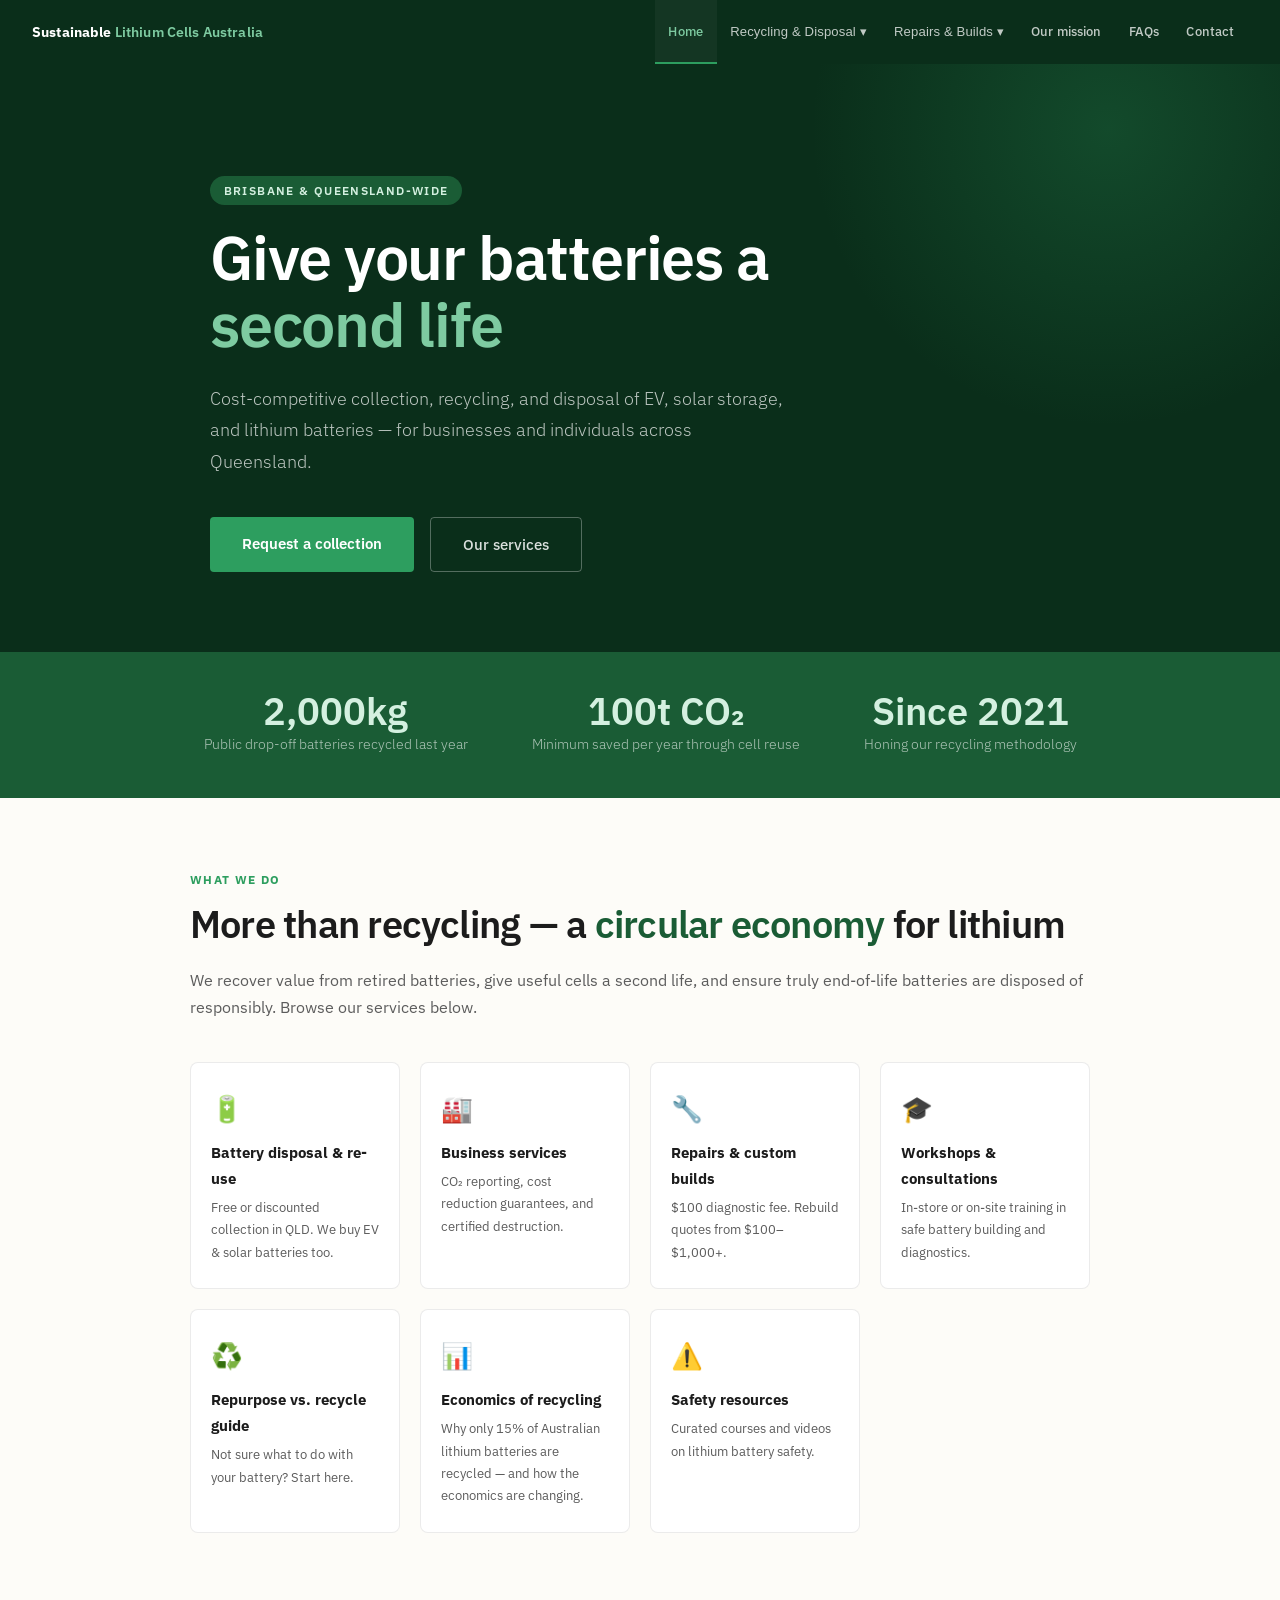
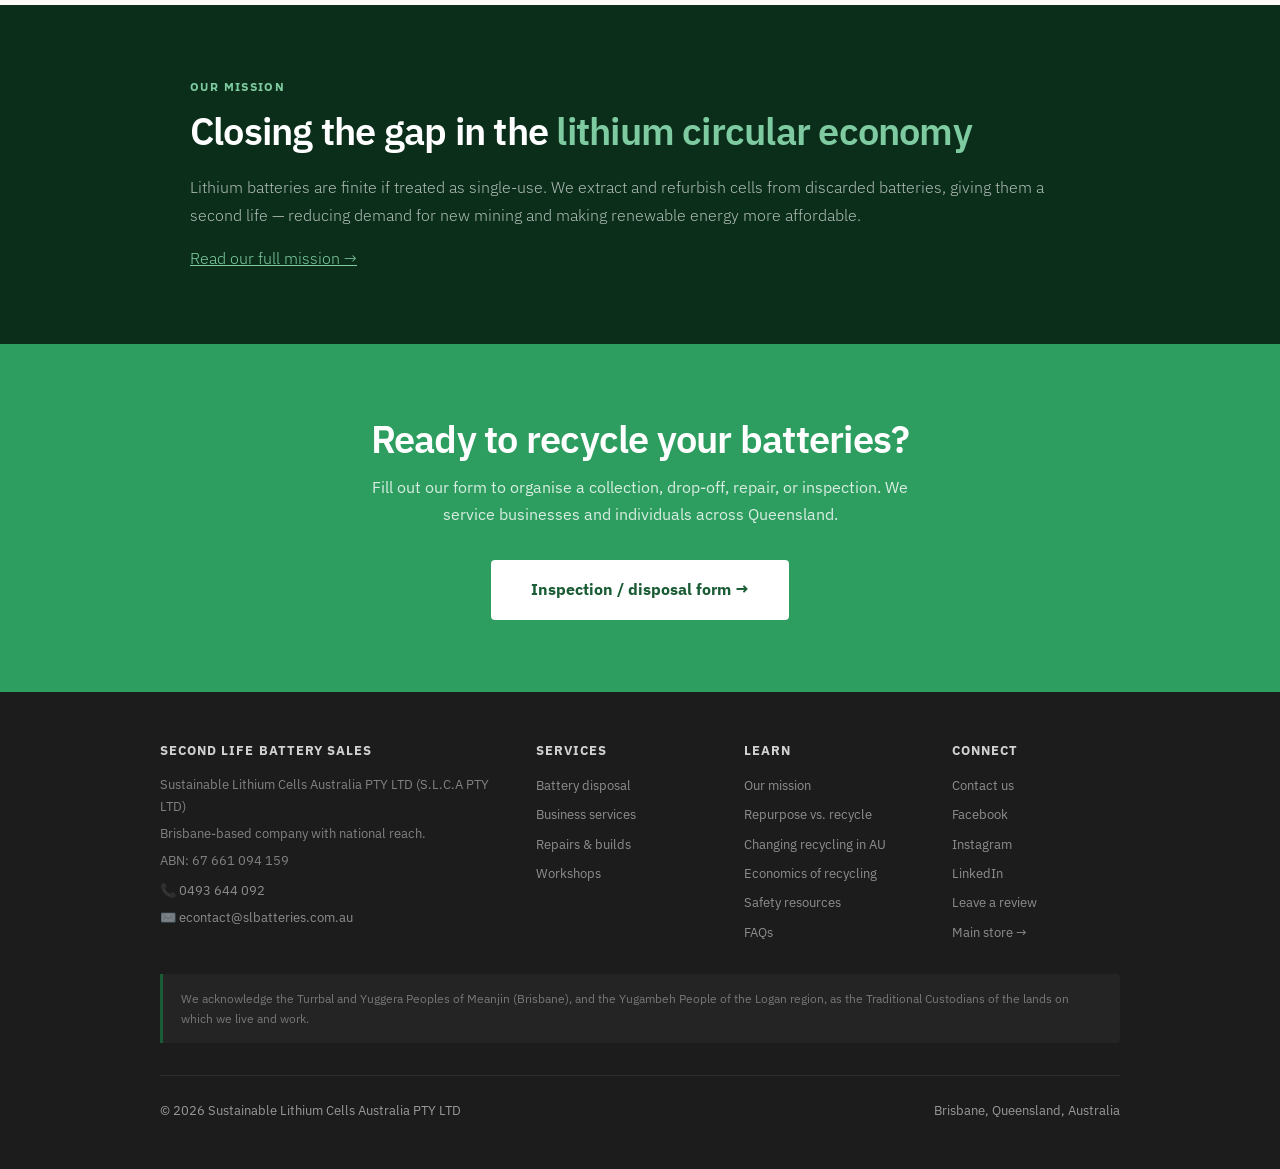
==== index.html @ c6497ef3 "first commit" ====
<!DOCTYPE html>
<html lang="en">
<head>
<meta charset="UTF-8">
<meta name="viewport" content="width=device-width, initial-scale=1.0">
<title>Home — Sustainable Lithium Cells Australia</title>
<link rel="preconnect" href="https://fonts.googleapis.com">
<link href="https://fonts.googleapis.com/css2?family=IBM+Plex+Sans:wght;400;500;600;700&display=swap" rel="stylesheet">
<link rel="stylesheet" href="style.css">
</head>
<body>
<nav id="site-nav"></nav>

<header class="hero">
  <div class="hero-inner">
    <span class="eyebrow">Brisbane &amp; Queensland-wide</span>
    <h1>Give your batteries a <em>second life</em></h1>
    <p>Cost-competitive collection, recycling, and disposal of EV, solar storage, and lithium batteries — for businesses and individuals across Queensland.</p>
    <div class="hero-actions">
      <a class="btn-primary" href="contact.html">Request a collection</a>
      <a class="btn-secondary" href="disposal.html">Our services</a>
    </div>
  </div>
</header>

<div class="stat-strip">
  <div class="stat"><span class="stat-num">2,000kg</span><span class="stat-label">Public drop-off batteries recycled last year</span></div>
  <div class="stat"><span class="stat-num">100t CO₂</span><span class="stat-label">Minimum saved per year through cell reuse</span></div>
  <div class="stat"><span class="stat-num">Since 2021</span><span class="stat-label">Honing our recycling methodology</span></div>
</div>

<section>
  <div class="section-inner">
    <span class="section-tag">What we do</span>
    <h2>More than recycling — a <em>circular economy</em> for lithium</h2>
    <p>We recover value from retired batteries, give useful cells a second life, and ensure truly end-of-life batteries are disposed of responsibly. Browse our services below.</p>
    <div class="nav-cards">
      <a class="nav-card" href="disposal.html">
        <span class="nav-card-icon">🔋</span>
        <h3>Battery disposal &amp; re-use</h3>
        <p>Free or discounted collection in QLD. We buy EV &amp; solar batteries too.</p>
      </a>
      <a class="nav-card" href="businesses.html">
        <span class="nav-card-icon">🏭</span>
        <h3>Business services</h3>
        <p>CO₂ reporting, cost reduction guarantees, and certified destruction.</p>
      </a>
      <a class="nav-card" href="repairs.html">
        <span class="nav-card-icon">🔧</span>
        <h3>Repairs &amp; custom builds</h3>
        <p>$100 diagnostic fee. Rebuild quotes from $100–$1,000+.</p>
      </a>
      <a class="nav-card" href="workshops.html">
        <span class="nav-card-icon">🎓</span>
        <h3>Workshops &amp; consultations</h3>
        <p>In-store or on-site training in safe battery building and diagnostics.</p>
      </a>
      <a class="nav-card" href="repurpose-vs-recycle.html">
        <span class="nav-card-icon">♻️</span>
        <h3>Repurpose vs. recycle guide</h3>
        <p>Not sure what to do with your battery? Start here.</p>
      </a>
      <a class="nav-card" href="economics.html">
        <span class="nav-card-icon">📊</span>
        <h3>Economics of recycling</h3>
        <p>Why only 15% of Australian lithium batteries are recycled — and how the economics are changing.</p>
      </a>
      <a class="nav-card" href="safety.html">
        <span class="nav-card-icon">⚠️</span>
        <h3>Safety resources</h3>
        <p>Curated courses and videos on lithium battery safety.</p>
      </a>
    </div>
  </div>
</section>

<section class="dark-section">
  <div class="section-inner">
    <span class="section-tag">Our mission</span>
    <h2>Closing the gap in the <em>lithium circular economy</em></h2>
    <p>Lithium batteries are finite if treated as single-use. We extract and refurbish cells from discarded batteries, giving them a second life — reducing demand for new mining and making renewable energy more affordable.</p>
    <p style="margin-top:1rem"><a href="mission.html" style="color:var(--green-light)">Read our full mission →</a></p>
  </div>
</section>

<section class="cta-banner">
  <h2>Ready to recycle your batteries?</h2>
  <p>Fill out our form to organise a collection, drop-off, repair, or inspection. We service businesses and individuals across Queensland.</p>
  <a class="cta-btn" href="https://docs.google.com/forms/d/e/1FAIpQLSdWTLog8kTtQSKH1MrJSWtGsdhq-G-4cA0wVDmYWj1qzvMCKA/viewform" target="_blank">Inspection / disposal form →</a>
</section>

<footer id="site-footer"></footer>
<script src="shared.js"></script>
</body>
</html>
---- style.css ----
*, *::before, *::after { box-sizing: border-box; margin: 0; padding: 0; }

:root {
  --green-deep: #0a2e1a;
  --green-mid: #1a5c35;
  --green-bright: #2d9e5f;
  --green-light: #7ecba1;
  --green-pale: #d4f0e0;
  --cream: #f5f2eb;
  --warm-white: #fdfcf8;
  --charcoal: #1c1c1c;
  --mid-gray: #5c5c5c;
  --font-display: 'IBM Plex Sans', sans-serif;
  --font-body: 'IBM Plex Sans', sans-serif;
}

html { scroll-behavior: smooth; }

body {
  font-family: var(--font-body);
  background: var(--warm-white);
  color: var(--charcoal);
  font-size: 16px;
  line-height: 1.7;
}

/* ─── NAV ─────────────────────────────────── */
nav {
  position: sticky; top: 0; z-index: 100;
  background: var(--green-deep);
  padding: 0 2rem;
  display: flex; align-items: center; justify-content: space-between;
  height: 64px;
}
.nav-logo {
  font-family: var(--font-display); font-weight: 600; font-size: 0.9rem;
  color: var(--green-light); letter-spacing: 0.01em; text-decoration: none; white-space: nowrap;
}
.nav-logo span { color: #fff; font-weight: 700; }
.nav-links { list-style: none; display: flex; gap: 0; flex-wrap: nowrap; }
.nav-links li { position: relative; }
.nav-links > li > a, .nav-links > li > button {
  display: block; padding: 0 0.85rem; height: 64px; line-height: 64px;
  text-decoration: none; color: rgba(255,255,255,0.75);
  font-size: 0.82rem; font-weight: 500; letter-spacing: 0.01em;
  background: none; border: none; cursor: pointer;
  transition: color 0.2s, background 0.2s; white-space: nowrap;
}
.nav-links > li > a:hover, .nav-links > li > button:hover,
.nav-links > li > a.active { color: var(--green-light); background: rgba(255,255,255,0.04); }
.nav-links > li > a.active { border-bottom: 2px solid var(--green-bright); }

/* Dropdown */
.has-dropdown { position: relative; }
.dropdown {
  display: none; position: absolute; top: 64px; left: 0;
  background: var(--green-deep); border-top: 2px solid var(--green-bright);
  min-width: 220px; z-index: 200;
  box-shadow: 0 8px 24px rgba(0,0,0,0.35);
}
.has-dropdown:hover .dropdown, .has-dropdown:focus-within .dropdown { display: block; }
.dropdown a {
  display: block; padding: 0.65rem 1.1rem;
  color: rgba(255,255,255,0.7); text-decoration: none;
  font-size: 0.82rem; transition: background 0.15s, color 0.15s;
}
.dropdown a:hover { background: rgba(255,255,255,0.07); color: var(--green-light); }

/* ─── PAGE HERO ──────────────────────────── */
.page-hero {
  background: var(--green-deep); color: white;
  padding: 5rem 2rem 4rem; position: relative; overflow: hidden;
}
.page-hero::before {
  content: ''; position: absolute; top: -40%; right: -10%;
  width: 500px; height: 500px;
  background: radial-gradient(circle, rgba(45,158,95,0.2) 0%, transparent 70%);
  pointer-events: none;
}
.page-hero-inner { max-width: 860px; margin: 0 auto; position: relative; }
.eyebrow {
  display: inline-block; background: var(--green-mid); color: var(--green-pale);
  font-size: 0.72rem; font-weight: 600; letter-spacing: 0.12em; text-transform: uppercase;
  padding: 0.3rem 0.85rem; border-radius: 2rem; margin-bottom: 1.25rem;
}
.page-hero h1 {
  font-family: var(--font-display); font-size: clamp(2rem, 4vw, 3rem); font-weight: 600;
  line-height: 1.1; letter-spacing: -0.02em; margin-bottom: 1rem;
}
.page-hero h1 em { font-style: normal; color: var(--green-light); }
.page-hero p { font-size: 1.05rem; color: rgba(255,255,255,0.7); max-width: 580px; font-weight: 300; }

/* ─── HERO (home only) ────────────────────── */
.hero {
  background: var(--green-deep); color: white;
  padding: 7rem 2rem 5rem; position: relative; overflow: hidden;
}
.hero::before {
  content: ''; position: absolute; top: -40%; right: -10%;
  width: 600px; height: 600px;
  background: radial-gradient(circle, rgba(45,158,95,0.25) 0%, transparent 70%);
  pointer-events: none;
}
.hero-inner { max-width: 860px; margin: 0 auto; position: relative; }
.hero h1 {
  font-family: var(--font-display); font-size: clamp(2.4rem, 5vw, 3.8rem); font-weight: 600;
  line-height: 1.1; letter-spacing: -0.02em; margin-bottom: 1.5rem; max-width: 700px;
}
.hero h1 em { font-style: normal; color: var(--green-light); }
.hero p { font-size: 1.15rem; color: rgba(255,255,255,0.72); max-width: 580px; margin-bottom: 2.5rem; font-weight: 300; }
.hero-actions { display: flex; gap: 1rem; flex-wrap: wrap; }

/* ─── BUTTONS ─────────────────────────────── */
.btn-primary {
  background: var(--green-bright); color: white; text-decoration: none;
  padding: 0.85rem 2rem; border-radius: 0.25rem; font-weight: 600; font-size: 0.95rem;
  transition: background 0.2s, transform 0.15s; display: inline-block;
}
.btn-primary:hover { background: #269655; transform: translateY(-1px); }
.btn-secondary {
  border: 1.5px solid rgba(255,255,255,0.3); color: rgba(255,255,255,0.85);
  text-decoration: none; padding: 0.85rem 2rem; border-radius: 0.25rem;
  font-weight: 500; font-size: 0.95rem;
  transition: border-color 0.2s, color 0.2s; display: inline-block;
}
.btn-secondary:hover { border-color: var(--green-light); color: var(--green-light); }
.btn-green {
  background: var(--green-bright); color: white; text-decoration: none;
  padding: 0.85rem 2rem; border-radius: 0.25rem; font-weight: 600; font-size: 0.95rem;
  transition: background 0.2s; display: inline-block;
}
.btn-green:hover { background: #269655; }

/* ─── STAT STRIP ─────────────────────────── */
.stat-strip {
  background: var(--green-mid); padding: 2.5rem 2rem;
  display: flex; justify-content: center; gap: 4rem; flex-wrap: wrap;
}
.stat { text-align: center; color: white; }
.stat-num {
  font-family: var(--font-display); font-size: 2.4rem; font-weight: 600;
  color: var(--green-pale); line-height: 1; display: block;
}
.stat-label { font-size: 0.85rem; color: rgba(255,255,255,0.65); margin-top: 0.3rem; font-weight: 300; }

/* ─── SECTIONS ───────────────────────────── */
section { padding: 4.5rem 2rem; }
.section-inner { max-width: 900px; margin: 0 auto; }
.section-tag {
  font-size: 0.72rem; font-weight: 700; letter-spacing: 0.12em; text-transform: uppercase;
  color: var(--green-bright); margin-bottom: 0.75rem; display: block;
}
h2 {
  font-family: var(--font-display); font-size: clamp(1.6rem, 3vw, 2.4rem);
  font-weight: 600; letter-spacing: -0.02em; line-height: 1.2;
  margin-bottom: 1.25rem; color: var(--charcoal);
}
h2 em { font-style: normal; color: var(--green-mid); }
p { color: var(--mid-gray); margin-bottom: 1rem; }
p:last-child { margin-bottom: 0; }

/* ─── CARD GRID ──────────────────────────── */
.card-grid {
  display: grid; grid-template-columns: repeat(auto-fit, minmax(260px, 1fr));
  gap: 1.5rem; margin-top: 2.5rem;
}
.card {
  background: var(--cream); border-radius: 0.5rem;
  padding: 2rem; border-left: 4px solid var(--green-bright);
}
.card-icon { font-size: 2rem; margin-bottom: 1rem; display: block; }
.card h3 {
  font-family: var(--font-display); font-size: 1.05rem; font-weight: 700;
  margin-bottom: 0.55rem; color: var(--charcoal);
}
.card p { font-size: 0.9rem; color: var(--mid-gray); margin: 0; }

/* ─── DARK SECTION ───────────────────────── */
.dark-section { background: var(--green-deep); }
.dark-section h2 { color: white; }
.dark-section h2 em { color: var(--green-light); }
.dark-section .section-tag { color: var(--green-light); }
.dark-section p { color: rgba(255,255,255,0.68); font-weight: 300; }
.dark-grid {
  display: grid; grid-template-columns: 1fr 1fr; gap: 2.5rem; margin-top: 3rem;
}
@media (max-width: 640px) { .dark-grid { grid-template-columns: 1fr; } }
.dark-point { border-top: 1px solid rgba(255,255,255,0.12); padding-top: 1.25rem; }
.dark-point h4 {
  font-family: var(--font-display); font-size: 1rem; font-weight: 700;
  color: var(--green-pale); margin-bottom: 0.5rem;
}
.dark-point p { color: rgba(255,255,255,0.6); font-size: 0.9rem; margin: 0; }

/* ─── CREAM SECTION ──────────────────────── */
.cream-section { background: var(--cream); }

/* ─── TIMELINE ───────────────────────────── */
.timeline {
  margin-top: 2.5rem;
  border-left: 2px solid var(--green-bright);
  padding-left: 2rem;
}
.timeline-step { position: relative; padding-bottom: 2.5rem; }
.timeline-step::before {
  content: ''; position: absolute; left: -2.5625rem; top: 0.35rem;
  width: 14px; height: 14px; background: var(--green-bright);
  border-radius: 50%; border: 2px solid var(--cream);
  outline: 2px solid var(--green-bright);
}
.timeline-step.on-white::before { border-color: var(--warm-white); }
.timeline-step:last-child { padding-bottom: 0; }
.timeline-step h4 {
  font-family: var(--font-display); font-weight: 700; font-size: 1rem;
  color: var(--charcoal); margin-bottom: 0.35rem;
}
.timeline-step p { font-size: 0.9rem; margin: 0; }

/* ─── FAQ ────────────────────────────────── */
.faq-list { margin-top: 2.5rem; display: flex; flex-direction: column; gap: 0; }
details {
  border-top: 1px solid rgba(0,0,0,0.1);
  padding: 0;
}
details:last-child { border-bottom: 1px solid rgba(0,0,0,0.1); }
summary {
  cursor: pointer; padding: 1.1rem 0; list-style: none;
  display: flex; justify-content: space-between; align-items: center;
  font-family: var(--font-display); font-weight: 700; font-size: 0.98rem; color: var(--charcoal);
}
summary::-webkit-details-marker { display: none; }
summary::after {
  content: '+'; font-size: 1.3rem; color: var(--green-bright); font-weight: 400;
  transition: transform 0.2s; flex-shrink: 0; margin-left: 1rem;
}
details[open] summary::after { content: '−'; }
.faq-answer { padding: 0 0 1.1rem; color: var(--mid-gray); font-size: 0.95rem; }
.faq-answer a { color: var(--green-mid); }

/* ─── TWO-COL PROSE ──────────────────────── */
.two-col { display: grid; grid-template-columns: 1fr 1fr; gap: 3rem; margin-top: 2rem; }
@media (max-width: 640px) { .two-col { grid-template-columns: 1fr; } }

/* ─── REPURPOSE TABLE ─────────────────────── */
.rp-grid { display: grid; grid-template-columns: 1fr 1fr; gap: 2rem; margin-top: 2rem; }
@media (max-width: 640px) { .rp-grid { grid-template-columns: 1fr; } }
.rp-card {
  border-radius: 0.5rem; padding: 1.75rem;
  border: 1.5px solid transparent;
}
.rp-card.good { background: #eafaf1; border-color: #2d9e5f; }
.rp-card.bad  { background: #fef4f4; border-color: #d9534f; }
.rp-card h3 {
  font-family: var(--font-display); font-size: 1.05rem; font-weight: 700;
  margin-bottom: 1rem;
}
.rp-card.good h3 { color: var(--green-mid); }
.rp-card.bad  h3 { color: #a83232; }
.rp-card ul { padding-left: 1.2rem; color: var(--mid-gray); font-size: 0.9rem; }
.rp-card ul li { margin-bottom: 0.4rem; }

/* ─── SAFETY LINKS ───────────────────────── */
.resource-list { margin-top: 2rem; display: flex; flex-direction: column; gap: 0.75rem; }
.resource-item {
  background: var(--cream); border-radius: 0.4rem; padding: 1rem 1.25rem;
  border-left: 3px solid var(--green-bright);
  display: flex; flex-direction: column; gap: 0.2rem;
}
.resource-item a {
  font-family: var(--font-display); font-weight: 700; font-size: 0.95rem;
  color: var(--green-mid); text-decoration: none;
}
.resource-item a:hover { text-decoration: underline; }
.resource-item span { font-size: 0.85rem; color: var(--mid-gray); }

/* ─── CONTACT ────────────────────────────── */
.contact-grid { display: grid; grid-template-columns: 1fr 1fr; gap: 3rem; margin-top: 2.5rem; }
@media (max-width: 640px) { .contact-grid { grid-template-columns: 1fr; } }
.contact-detail { display: flex; flex-direction: column; gap: 1.5rem; }
.contact-item h4 {
  font-family: var(--font-display); font-size: 0.85rem; font-weight: 700;
  letter-spacing: 0.06em; text-transform: uppercase; color: var(--green-mid); margin-bottom: 0.25rem;
}
.contact-item p, .contact-item a {
  font-size: 1rem; color: var(--charcoal); text-decoration: none;
}
.contact-item a:hover { color: var(--green-mid); }
.contact-form { background: var(--cream); border-radius: 0.5rem; padding: 2rem; }
.contact-form h3 {
  font-family: var(--font-display); font-weight: 700; margin-bottom: 1.25rem; color: var(--charcoal);
}
.form-group { margin-bottom: 1rem; }
label { display: block; font-size: 0.85rem; font-weight: 600; margin-bottom: 0.35rem; color: var(--charcoal); }
input[type=text], input[type=email], input[type=tel], textarea {
  width: 100%; padding: 0.65rem 0.85rem;
  border: 1px solid rgba(0,0,0,0.18); border-radius: 0.3rem;
  font-family: var(--font-body); font-size: 0.95rem; background: white;
  transition: border-color 0.2s;
}
input:focus, textarea:focus { outline: none; border-color: var(--green-bright); }
textarea { min-height: 100px; resize: vertical; }
.form-submit {
  background: var(--green-bright); color: white; border: none; cursor: pointer;
  padding: 0.85rem 2rem; border-radius: 0.25rem; font-weight: 600; font-size: 0.95rem;
  font-family: var(--font-body); transition: background 0.2s;
}
.form-submit:hover { background: #269655; }

/* ─── CTA BANNER ─────────────────────────── */
.cta-banner {
  background: var(--green-bright); text-align: center; padding: 4.5rem 2rem;
}
.cta-banner h2 { color: white; margin-bottom: 0.75rem; }
.cta-banner p { color: rgba(255,255,255,0.82); max-width: 540px; margin: 0 auto 2rem; }
.cta-btn {
  background: white; color: var(--green-mid); text-decoration: none;
  padding: 1rem 2.5rem; border-radius: 0.25rem; font-weight: 700; font-size: 1rem;
  display: inline-block; transition: transform 0.15s, box-shadow 0.15s;
}
.cta-btn:hover { transform: translateY(-2px); box-shadow: 0 6px 20px rgba(0,0,0,0.15); }

/* ─── FOOTER ─────────────────────────────── */
footer {
  background: var(--charcoal); color: rgba(255,255,255,0.55);
  padding: 3rem 2rem; font-size: 0.875rem;
}
.footer-inner {
  max-width: 960px; margin: 0 auto;
  display: grid; grid-template-columns: 2fr 1fr 1fr 1fr; gap: 2.5rem;
}
@media (max-width: 700px) { .footer-inner { grid-template-columns: 1fr 1fr; } }
@media (max-width: 420px) { .footer-inner { grid-template-columns: 1fr; } }
footer h4 {
  font-family: var(--font-display); font-size: 0.82rem; font-weight: 700;
  color: rgba(255,255,255,0.8); letter-spacing: 0.08em; text-transform: uppercase; margin-bottom: 0.75rem;
}
footer p { color: rgba(255,255,255,0.45); font-size: 0.82rem; line-height: 1.65; margin-bottom: 0.35rem; }
footer ul { list-style: none; }
footer ul li { margin-bottom: 0.35rem; }
footer ul a { color: rgba(255,255,255,0.5); text-decoration: none; font-size: 0.82rem; transition: color 0.2s; }
footer ul a:hover { color: var(--green-light); }
.footer-bottom {
  max-width: 960px; margin: 2rem auto 0; padding-top: 1.5rem;
  border-top: 1px solid rgba(255,255,255,0.08);
  display: flex; justify-content: space-between; flex-wrap: wrap; gap: 0.5rem;
  font-size: 0.8rem;
}
.acknowledgement {
  background: rgba(255,255,255,0.04); border-left: 3px solid var(--green-mid);
  padding: 0.85rem 1.1rem; margin-top: 1.5rem; border-radius: 0 0.25rem 0.25rem 0;
  max-width: 960px; margin-left: auto; margin-right: auto;
}
.acknowledgement p { font-size: 0.78rem; color: rgba(255,255,255,0.38); margin: 0; }

/* ─── HOME NAV CARDS ─────────────────────── */
.nav-cards {
  display: grid; grid-template-columns: repeat(auto-fit, minmax(200px, 1fr));
  gap: 1.25rem; margin-top: 2.5rem;
}
.nav-card {
  background: white; border: 1px solid rgba(0,0,0,0.08); border-radius: 0.5rem;
  padding: 1.5rem 1.25rem; text-decoration: none; transition: border-color 0.2s, transform 0.15s;
  display: block;
}
.nav-card:hover { border-color: var(--green-bright); transform: translateY(-2px); }
.nav-card-icon { font-size: 1.6rem; margin-bottom: 0.6rem; display: block; }
.nav-card h3 {
  font-family: var(--font-display); font-size: 0.95rem; font-weight: 700;
  color: var(--charcoal); margin-bottom: 0.35rem;
}
.nav-card p { font-size: 0.82rem; color: var(--mid-gray); margin: 0; }

/* ─── WORKSHOP CARD ──────────────────────── */
.workshop-types { display: grid; grid-template-columns: 1fr 1fr; gap: 1.5rem; margin-top: 2rem; }
@media (max-width: 560px) { .workshop-types { grid-template-columns: 1fr; } }
.wtype {
  background: white; border: 1px solid rgba(0,0,0,0.1); border-radius: 0.5rem;
  padding: 1.5rem;
}
.wtype h4 {
  font-family: var(--font-display); font-weight: 700; font-size: 0.95rem;
  color: var(--charcoal); margin-bottom: 0.5rem;
}
.wtype p { font-size: 0.88rem; margin: 0; }

@media (max-width: 600px) {
  .nav-links { display: none; }
  .nav-links.open { display: flex; flex-direction: column; position: absolute; top: 64px; left: 0; right: 0; background: var(--green-deep); z-index: 200; }
  .nav-links.open li { border-top: 1px solid rgba(255,255,255,0.06); }
  .nav-links.open > li > a, .nav-links.open > li > button { height: auto; line-height: 1; padding: 0.9rem 1.25rem; }
  .nav-hamburger { display: flex !important; }
}
.nav-hamburger {
  display: none; background: none; border: none; cursor: pointer;
  flex-direction: column; gap: 5px; padding: 4px;
}
.nav-hamburger span {
  display: block; width: 22px; height: 2px; background: rgba(255,255,255,0.8); border-radius: 2px;
}
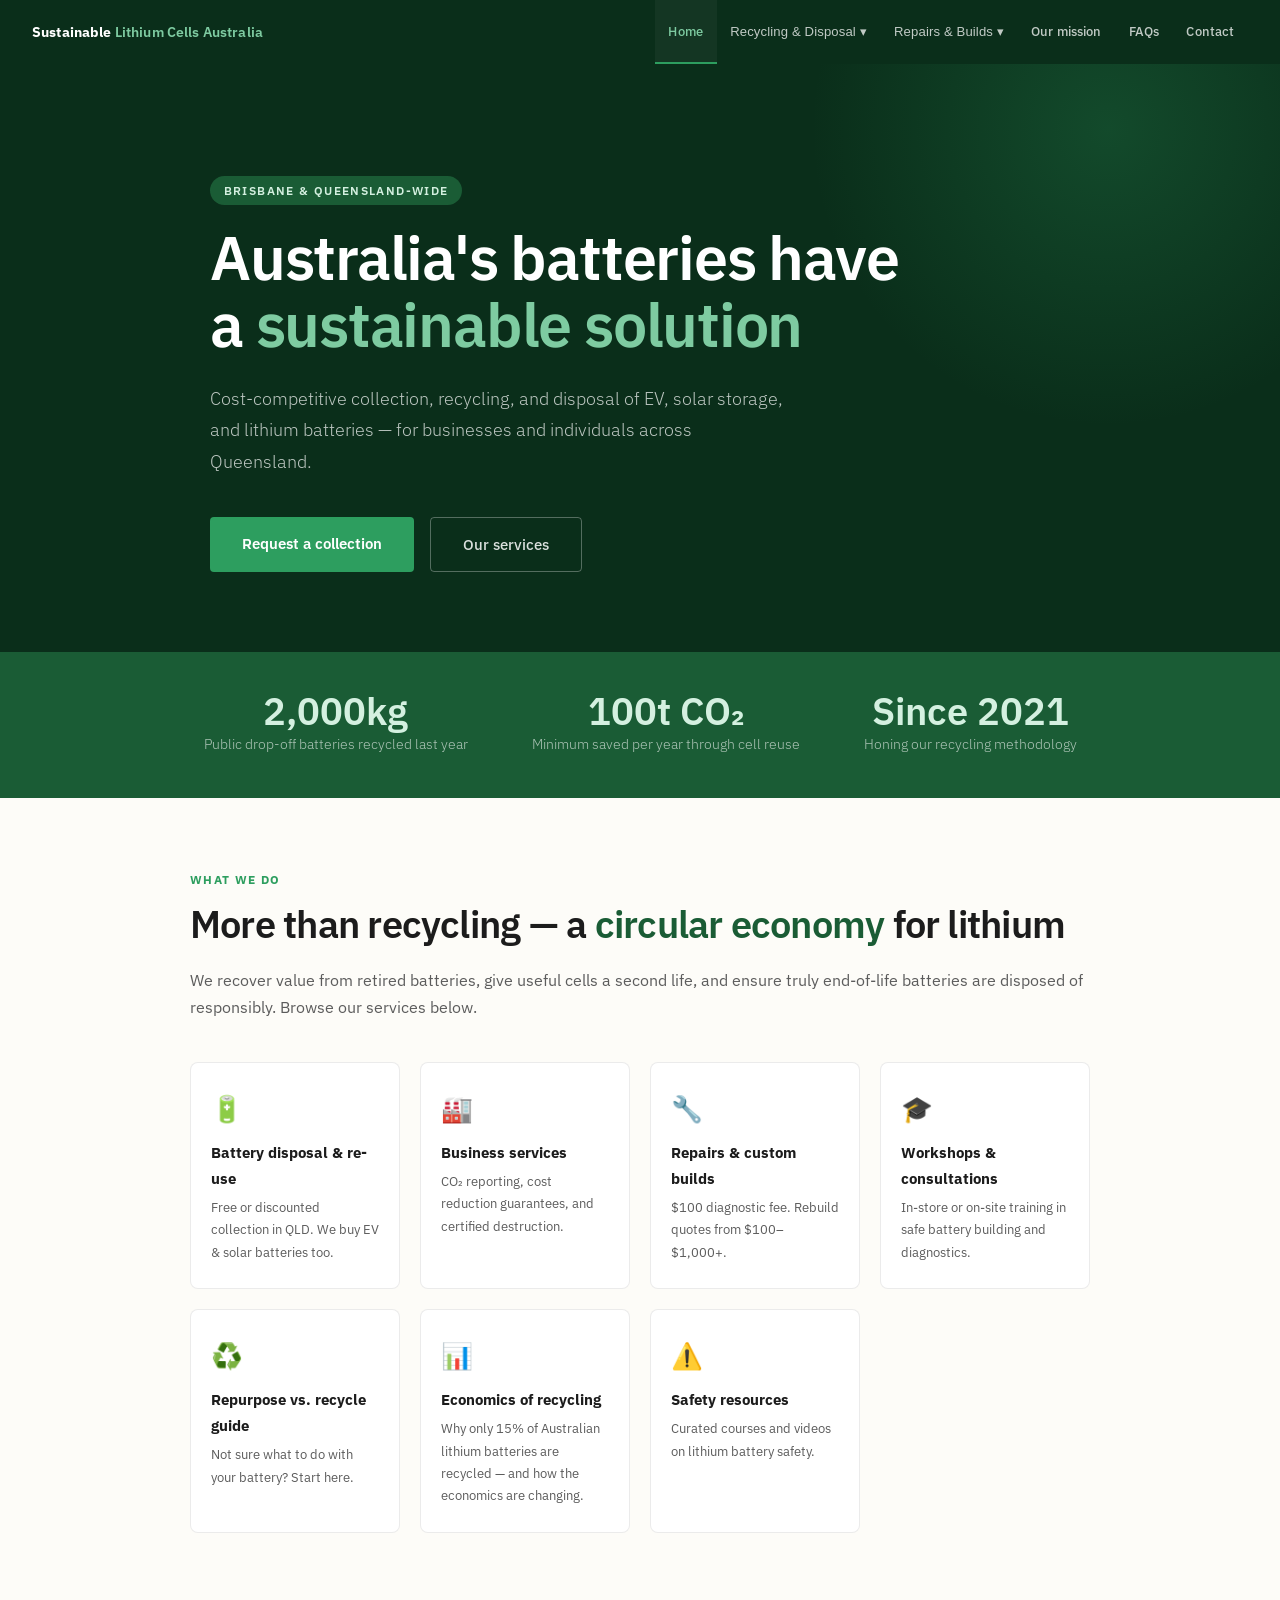
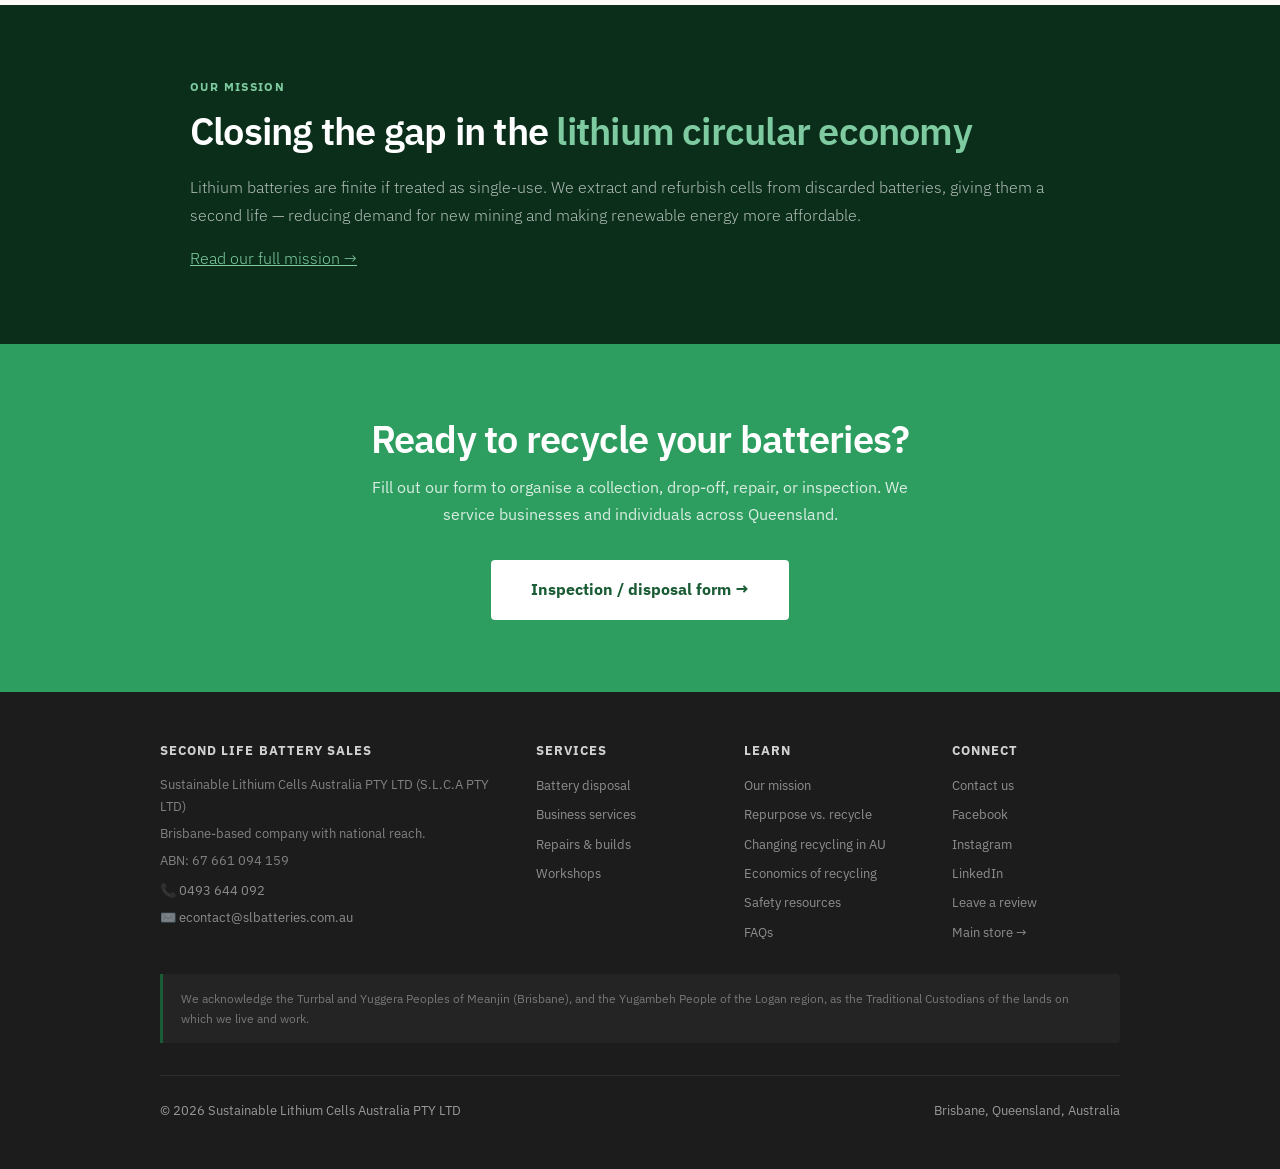
==== commit 1ad7e296: "Update index.html Remove "second life" from the home page" ====
--- a/index.html
+++ b/index.html
@@ -14,7 +14,7 @@
 <header class="hero">
   <div class="hero-inner">
     <span class="eyebrow">Brisbane &amp; Queensland-wide</span>
-    <h1>Give your batteries a <em>second life</em></h1>
+    <h1>Australia's batteries have a <em>sustainable solution</em></h1>
     <p>Cost-competitive collection, recycling, and disposal of EV, solar storage, and lithium batteries — for businesses and individuals across Queensland.</p>
     <div class="hero-actions">
       <a class="btn-primary" href="contact.html">Request a collection</a>
@@ -92,4 +92,4 @@
 <footer id="site-footer"></footer>
 <script src="shared.js"></script>
 </body>
-</html>+</html>
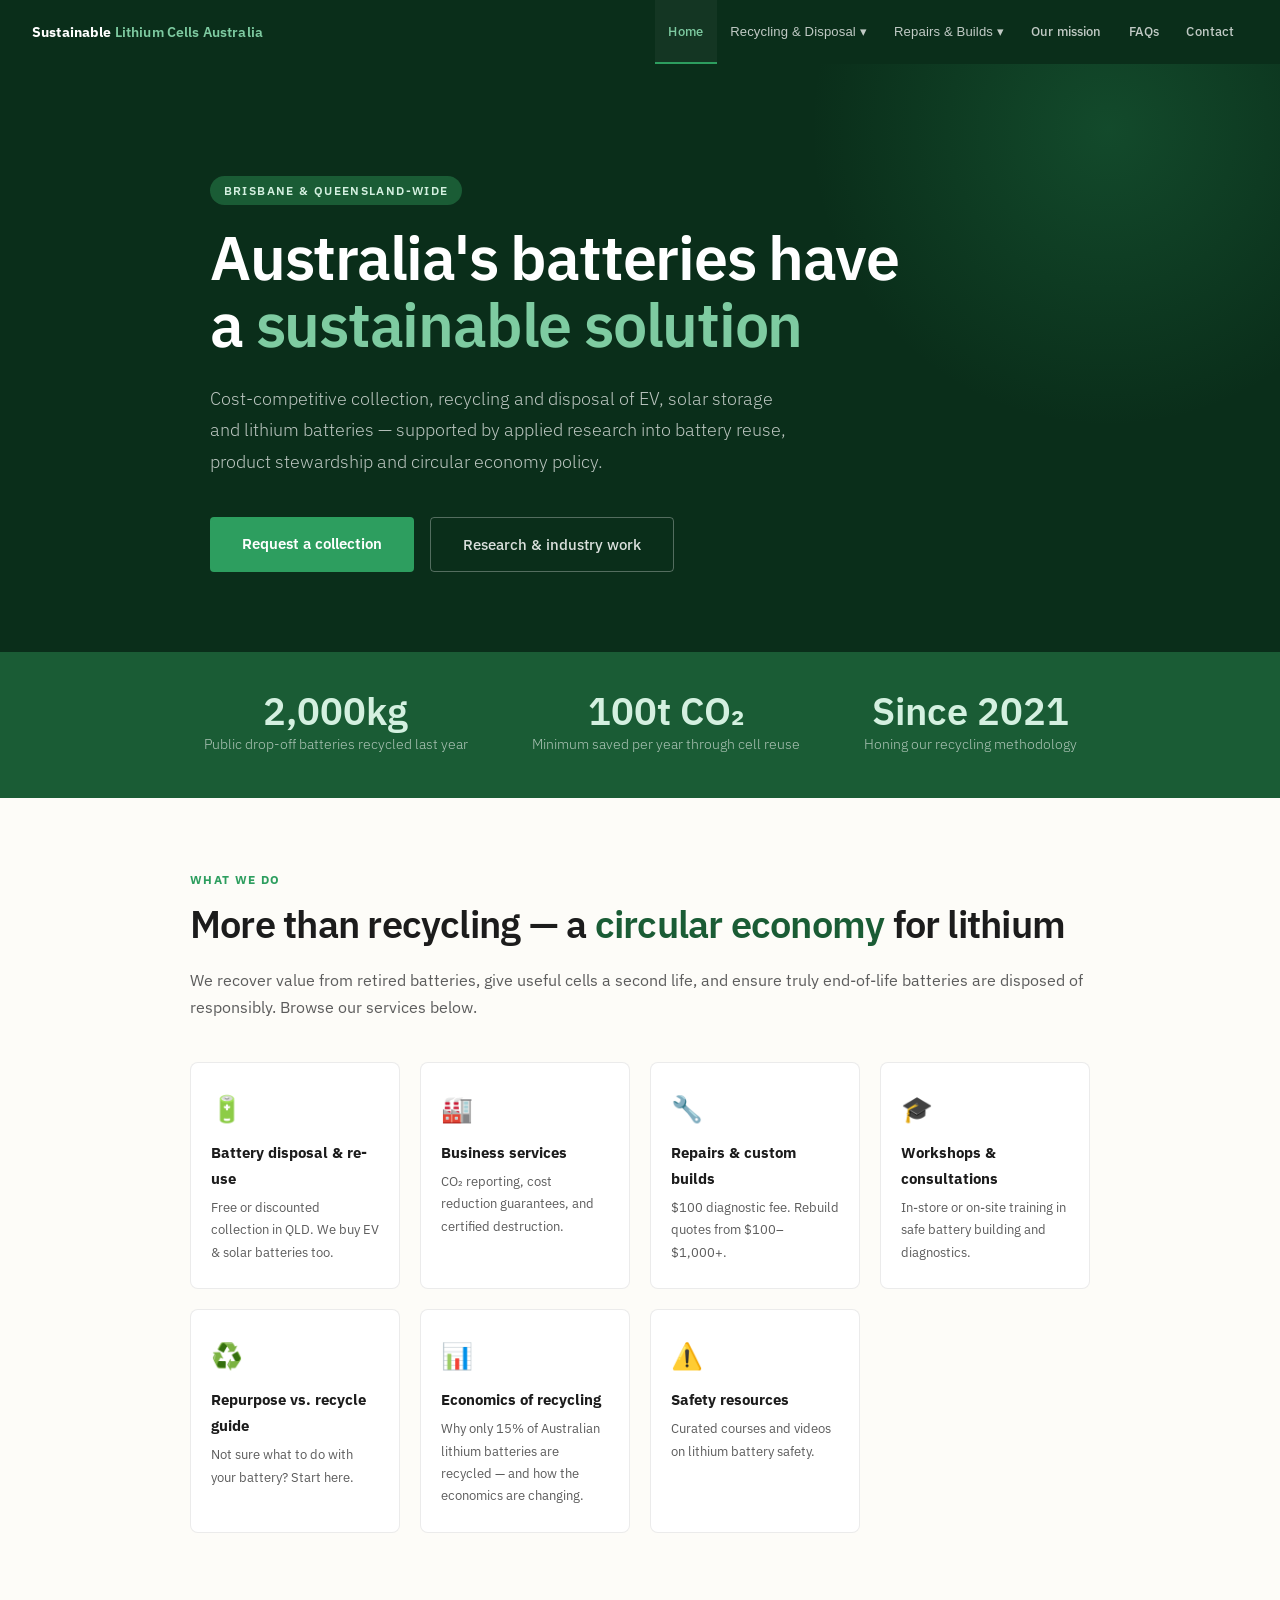
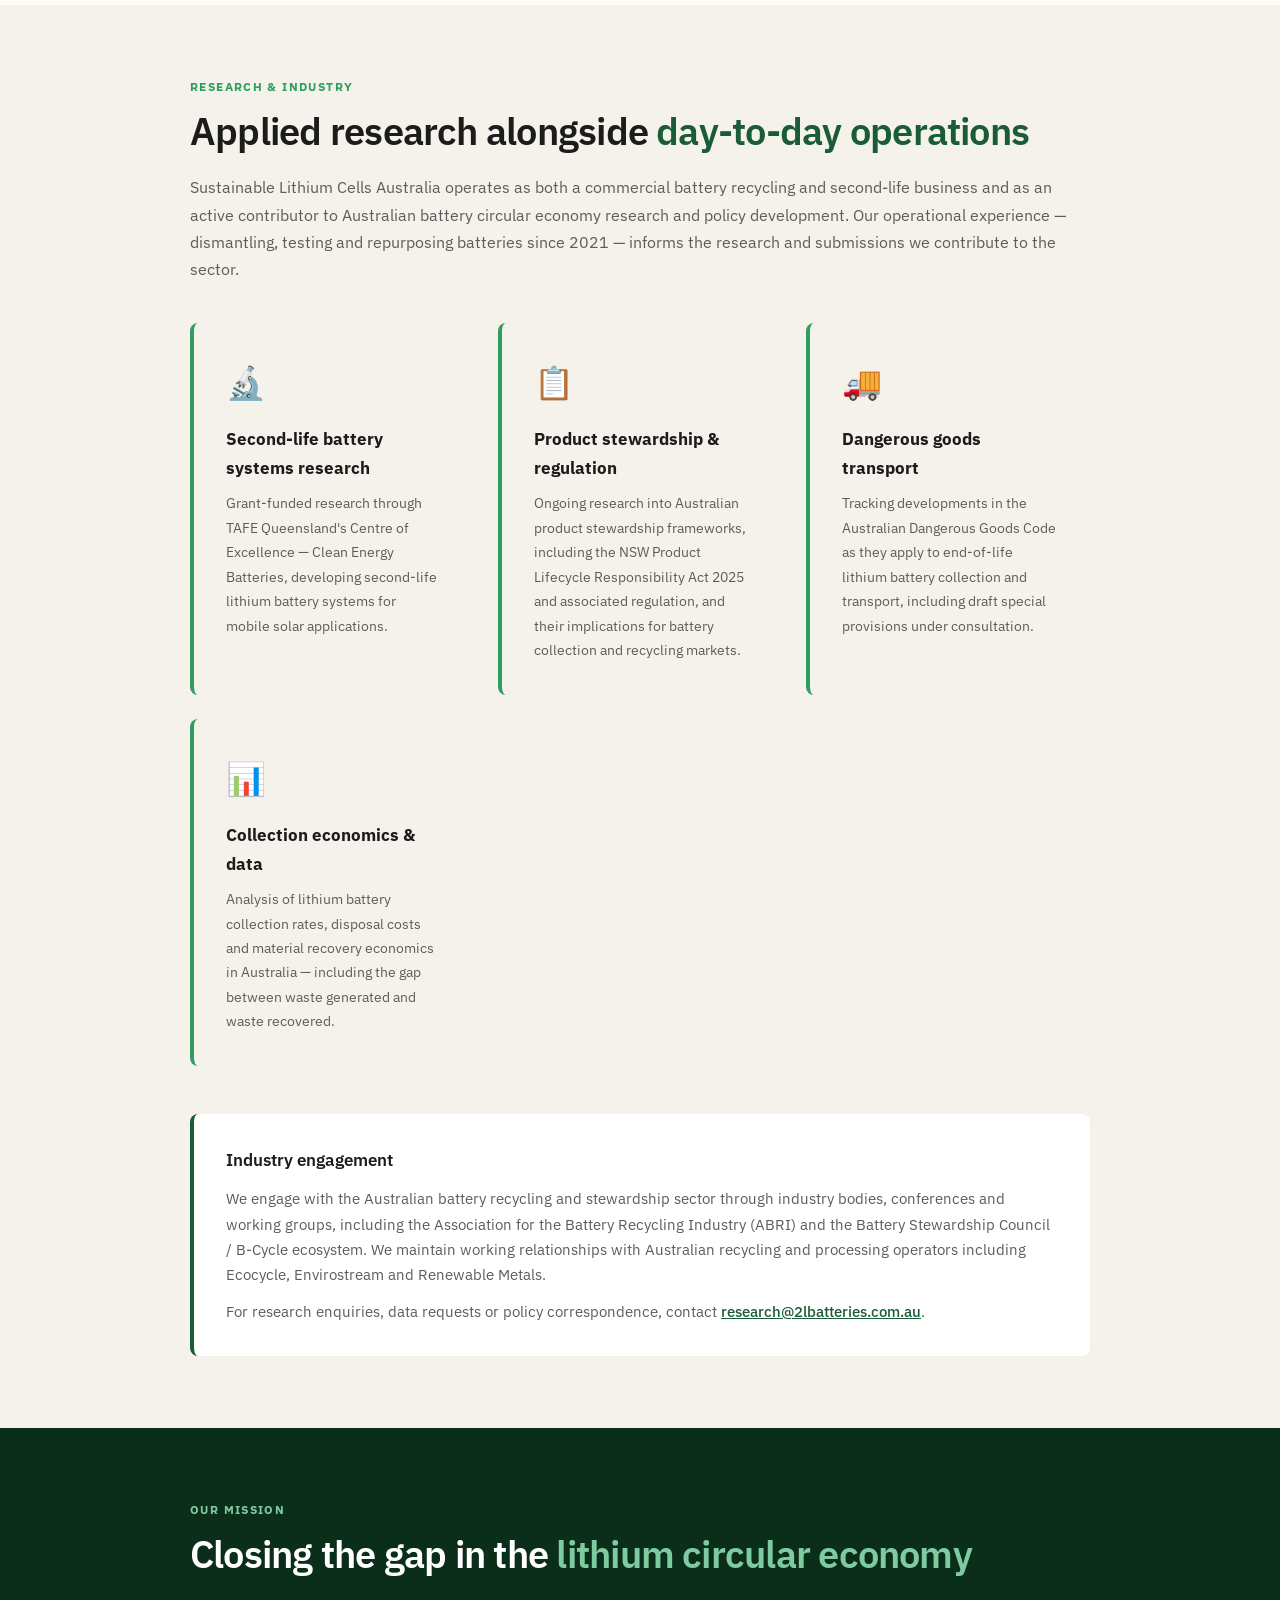
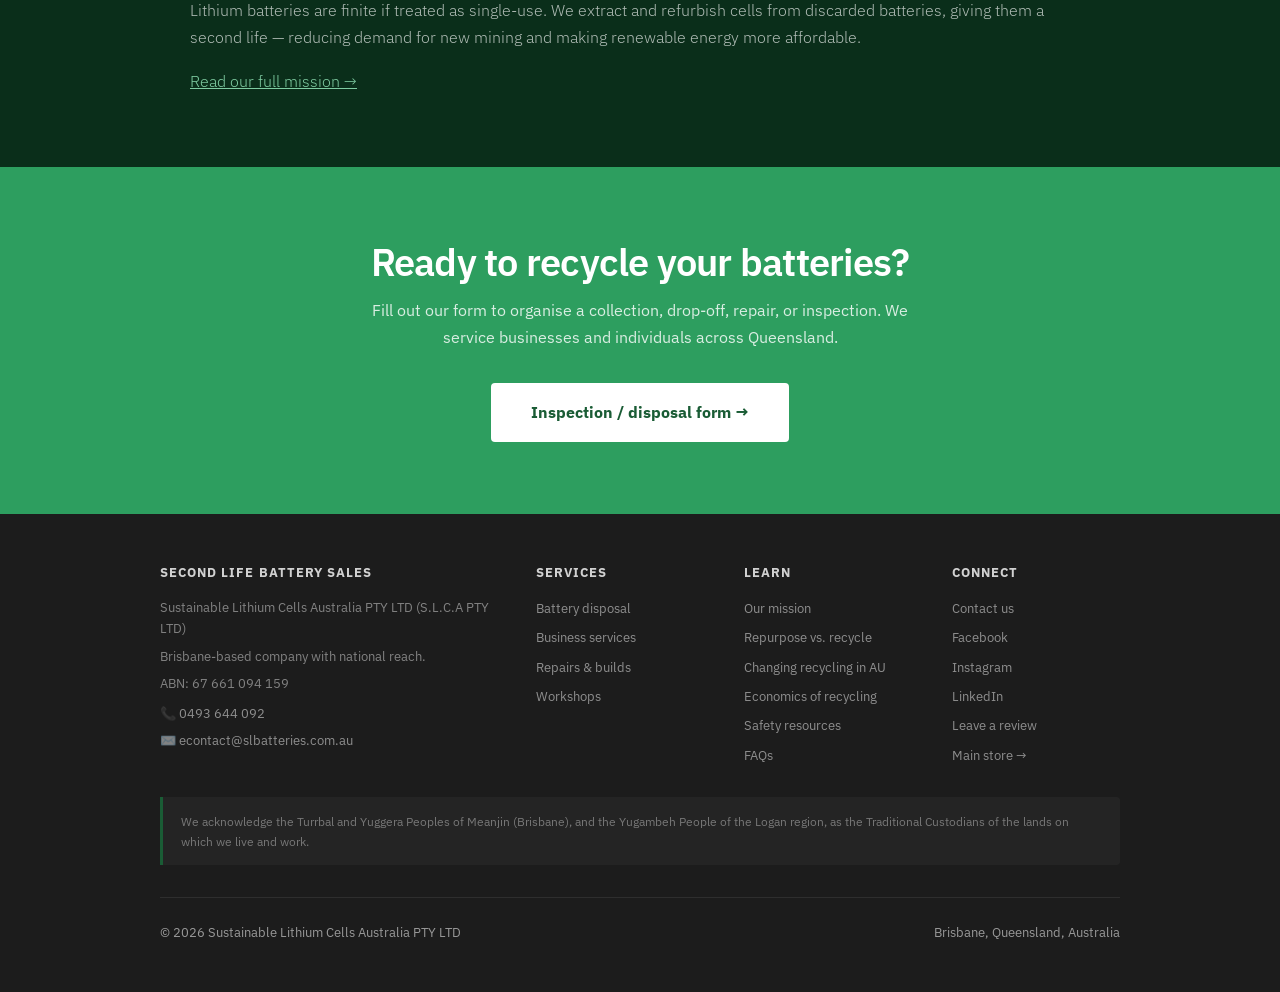
==== commit b4a6d042: "Update index.html Updated with research angle" ====
--- a/index.html
+++ b/index.html
@@ -15,10 +15,10 @@
   <div class="hero-inner">
     <span class="eyebrow">Brisbane &amp; Queensland-wide</span>
     <h1>Australia's batteries have a <em>sustainable solution</em></h1>
-    <p>Cost-competitive collection, recycling, and disposal of EV, solar storage, and lithium batteries — for businesses and individuals across Queensland.</p>
+    <p>Cost-competitive collection, recycling and disposal of EV, solar storage and lithium batteries — supported by applied research into battery reuse, product stewardship and circular economy policy.</p>
     <div class="hero-actions">
       <a class="btn-primary" href="contact.html">Request a collection</a>
-      <a class="btn-secondary" href="disposal.html">Our services</a>
+      <a class="btn-secondary" href="#research">Research &amp; industry work</a>
     </div>
   </div>
 </header>
@@ -74,6 +74,43 @@
   </div>
 </section>
 
+<section id="research" class="cream-section">
+  <div class="section-inner">
+    <span class="section-tag">Research &amp; industry</span>
+    <h2>Applied research alongside <em>day-to-day operations</em></h2>
+    <p>Sustainable Lithium Cells Australia operates as both a commercial battery recycling and second-life business and as an active contributor to Australian battery circular economy research and policy development. Our operational experience — dismantling, testing and repurposing batteries since 2021 — informs the research and submissions we contribute to the sector.</p>
+
+    <div class="card-grid" style="margin-top:2.5rem">
+      <div class="card">
+        <span class="card-icon">🔬</span>
+        <h3>Second-life battery systems research</h3>
+        <p>Grant-funded research through TAFE Queensland's Centre of Excellence — Clean Energy Batteries, developing second-life lithium battery systems for mobile solar applications.</p>
+      </div>
+      <div class="card">
+        <span class="card-icon">📋</span>
+        <h3>Product stewardship &amp; regulation</h3>
+        <p>Ongoing research into Australian product stewardship frameworks, including the NSW Product Lifecycle Responsibility Act 2025 and associated regulation, and their implications for battery collection and recycling markets.</p>
+      </div>
+      <div class="card">
+        <span class="card-icon">🚚</span>
+        <h3>Dangerous goods transport</h3>
+        <p>Tracking developments in the Australian Dangerous Goods Code as they apply to end-of-life lithium battery collection and transport, including draft special provisions under consultation.</p>
+      </div>
+      <div class="card">
+        <span class="card-icon">📊</span>
+        <h3>Collection economics &amp; data</h3>
+        <p>Analysis of lithium battery collection rates, disposal costs and material recovery economics in Australia — including the gap between waste generated and waste recovered.</p>
+      </div>
+    </div>
+
+    <div style="margin-top:3rem;background:white;border-radius:0.5rem;padding:2rem;border-left:4px solid var(--green-mid)">
+      <h3 style="font-family:var(--font-display);font-size:1.05rem;font-weight:600;margin-bottom:0.75rem;color:var(--charcoal)">Industry engagement</h3>
+      <p style="font-size:0.92rem;margin-bottom:0.75rem">We engage with the Australian battery recycling and stewardship sector through industry bodies, conferences and working groups, including the Association for the Battery Recycling Industry (ABRI) and the Battery Stewardship Council / B-Cycle ecosystem. We maintain working relationships with Australian recycling and processing operators including Ecocycle, Envirostream and Renewable Metals.</p>
+      <p style="font-size:0.92rem;margin:0">For research enquiries, data requests or policy correspondence, contact <a href="mailto:research@2lbatteries.com.au" style="color:var(--green-mid);font-weight:500">research@2lbatteries.com.au</a>.</p>
+    </div>
+  </div>
+</section>
+
 <section class="dark-section">
   <div class="section-inner">
     <span class="section-tag">Our mission</span>
